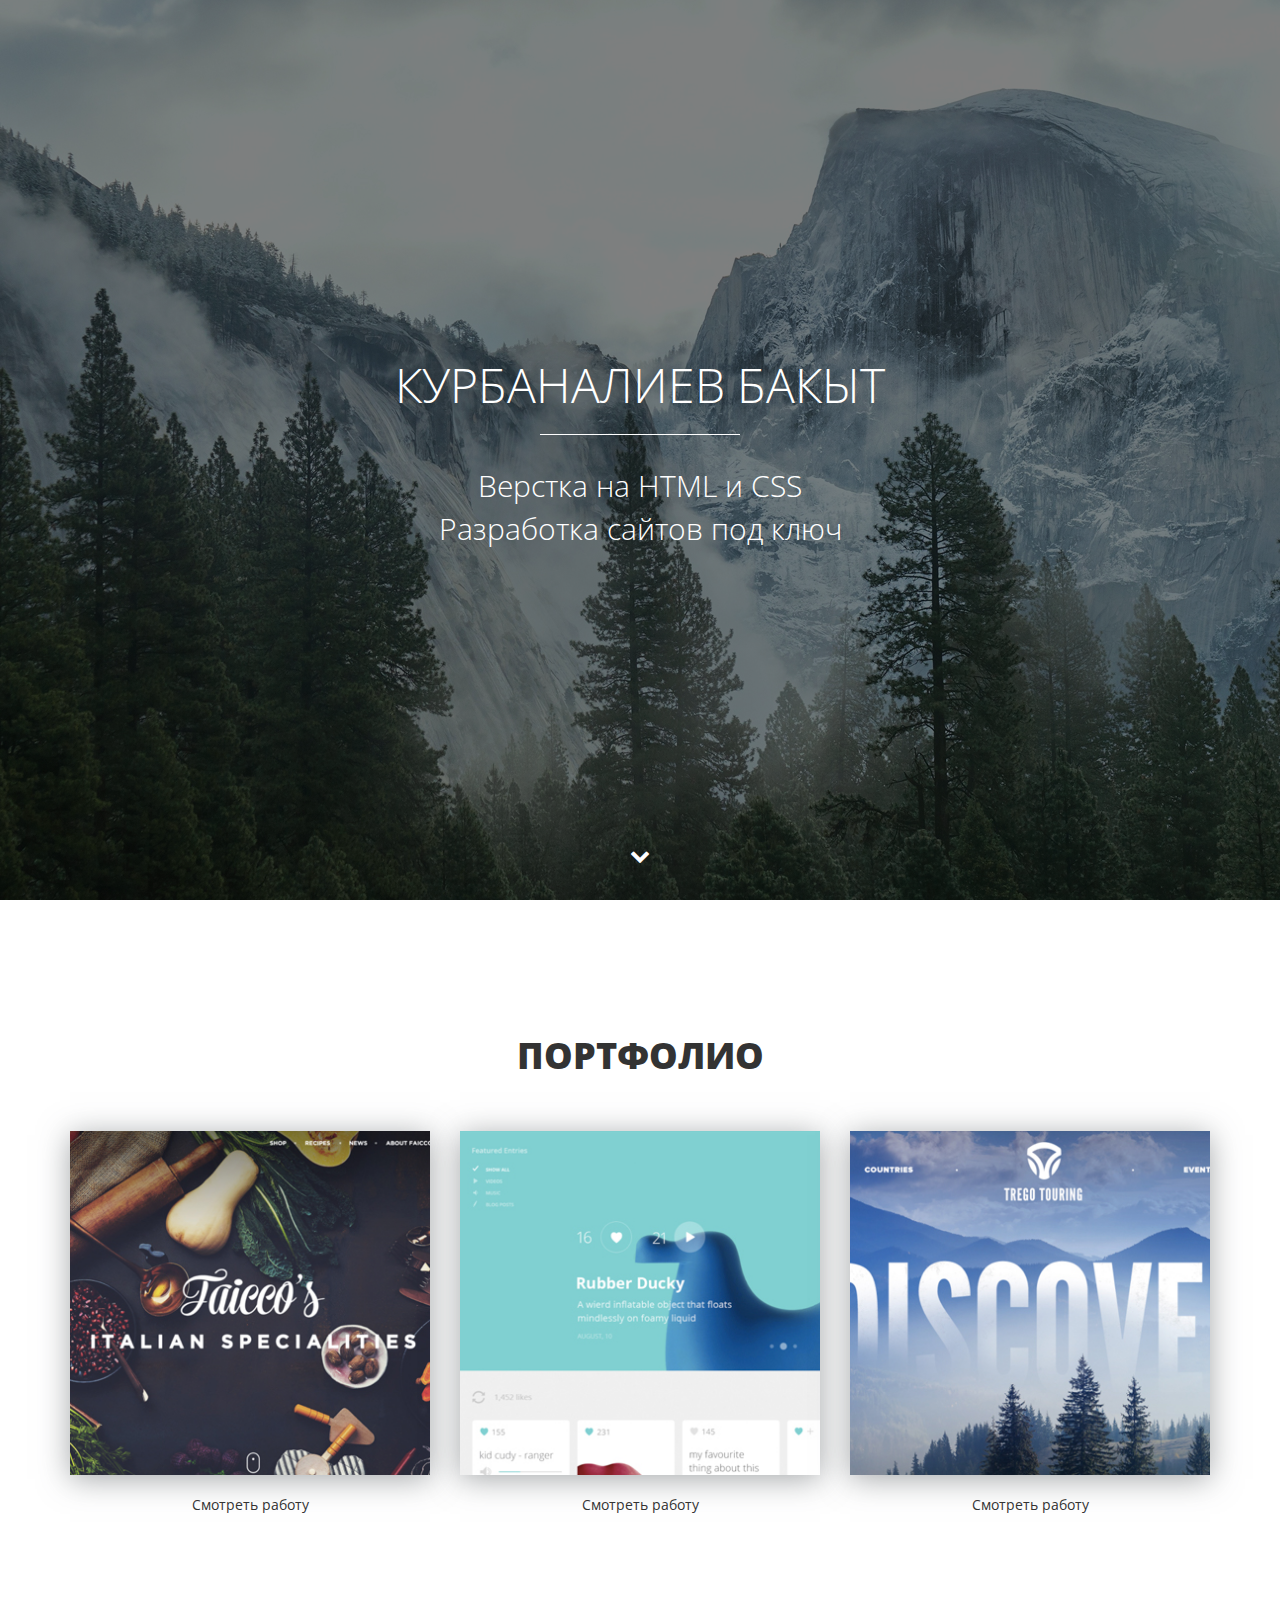
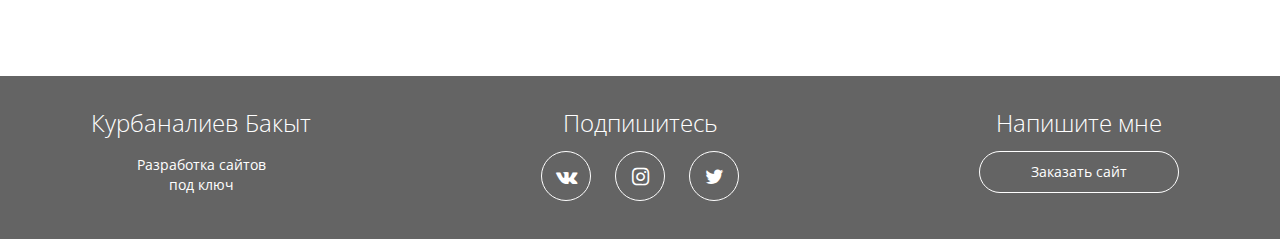
==== index.html @ 8bdada68 "Загрузили все файлы и папки" ====
<!DOCTYPE html>
<html lang="ru">
  <head>
    <meta charset="utf-8">
    <meta http-equiv="X-UA-Compatible" content="IE=edge">
    <meta name="viewport" content="width=device-width, initial-scale=1">
    <!-- meta для соцсетей -->
    <meta property="og:url" content="">
    <meta property="og:type" content="website">
    <meta property="og:title" content="Артем Исламов - верстка сайтов на HTML и CSS">
    <meta property="og:image" content="">
    <meta property="og:description" content="Закажите разработку сайта без посредников от 5 990 рублей">
    <meta property="og:site_name" content="Портфолио верстальщика">
    <meta property="article:author" content="Артем Исламов">
    <!-- заголовок сайта -->
    <title>Курбаналиев Бакыт - Портфолио</title>
    <link href="https://fonts.googleapis.com/css?family=Open+Sans:400,700&amp;subset=cyrillic" rel="stylesheet">
    <link href="css/bootstrap.min.css" rel="stylesheet">
    <link rel="stylesheet" href="css/fontello.css">
    <link rel="stylesheet" href="css/fontello-embedded.css">
    <link href="css/style.css" rel="stylesheet">
    <!-- фавиконка -->
    <link rel="shortcut icon" type="image/x-icon" href="favicon.ico">
    <!--[if lt IE 9]>
      <script src="https://oss.maxcdn.com/html5shiv/3.7.3/html5shiv.min.js"></script>
      <script src="https://oss.maxcdn.com/respond/1.4.2/respond.min.js"></script>
    <![endif]-->
  </head>
  <body>
    
    <div class="main">
    <div class="main-overlay"></div>
    	<div class="wrapper">
    		<div class="main-header">
    			<h1>Курбаналиев Бакыт</h1>
    			<div class="main-line"></div>
    			<p>Верстка на HTML и CSS <br>Разработка сайтов под ключ</p>
    		</div>
    	</div>
    	<a class="main-down" href="#"><i class="icon-down"></i></a>
    </div>

    <div class="portfolio">
    	<div class="container">
    		<h2 class="section-header">Портфолио</h2>
    		<div class="row">
    			<div class="col-md-4">
    				<div class="portfolio-block">
    					<img src="img/portfolio/1.jpg" alt="Работа №1">
    					<a data-toggle="modal" href="#work-1">Смотреть работу</a>
    				</div>
    			</div>
    			<div class="col-md-4">
    				<div class="portfolio-block">
    					<img src="img/portfolio/2.jpg" alt="Работа №2">
    					<a href="#">Смотреть работу</a>
    				</div>
    			</div>
    			<div class="col-md-4">
    				<div class="portfolio-block">
    					<img src="img/portfolio/3.jpg" alt="Работа №3">
    					<a href="#">Смотреть работу</a>
    				</div>
    			</div>
    		</div>
    	</div>
    </div>

    <div class="footer">
    	<div class="container">
    		<div class="row">
    			<div class="col-md-3">
    				<strong>Курбаналиев Бакыт</strong>
    				<p>Разработка сайтов <br>под ключ</p>
    			</div>
    			<div class="col-md-6">
    				<strong>Подпишитесь</strong>
    				<div class="social-links">
    					<a href="#"><i class="icon-vk"></i></a>
    					<a href="#"><i class="icon-instagram"></i></a>
    					<a href="#"><i class="icon-twitter"></i></a>
    				</div>
    			</div>
    			<div class="col-md-3">
    				<strong>Напишите мне</strong>
    				<a href="https://vk.me/zhbakyt" class="offer-btn">Заказать сайт</a>
    			</div>
    		</div>
    	</div>
    </div>

    <!-- Всплывающие окна -->
    <div class="modal fade" id="work-1" role="dialog">
      <div class="modal-dialog" role="document">
        <div class="modal-content">
          <div class="modal-header">
            <button type="button" class="close" data-dismiss="modal" aria-label="Close"><span aria-hidden="true">&times;</span></button>
            <h4 class="modal-title">Работа №1</h4>
          </div>
          <div class="modal-body">
            <div class="row">
            	<div class="col-lg-5">
            	    <img src="img/portfolio/1.jpg" alt="Первая работа">
            	</div>
            	<div class="col-lg-7">
            		<h4>Сайт для ресторана</h4>
            		<p>Описание сайта</p>
            		<a href="https://vk.me/zhbakyt" class="modal-btn">Заказать такой сайт</a>
            	</div>
            </div>
          </div>
        </div><!-- /.modal-content -->
      </div><!-- /.modal-dialog -->
    </div><!-- /.modal -->

    <!-- jQuery (necessary for Bootstrap's JavaScript plugins) -->
    <script src="https://ajax.googleapis.com/ajax/libs/jquery/1.12.4/jquery.min.js"></script>
    <script src="js/bootstrap.min.js"></script>
  </body>
</html>
---- css/fontello.css ----
@font-face {
  font-family: 'fontello';
  src: url('../font/fontello.eot?71934067');
  src: url('../font/fontello.eot?71934067#iefix') format('embedded-opentype'),
       url('../font/fontello.woff2?71934067') format('woff2'),
       url('../font/fontello.woff?71934067') format('woff'),
       url('../font/fontello.ttf?71934067') format('truetype'),
       url('../font/fontello.svg?71934067#fontello') format('svg');
  font-weight: normal;
  font-style: normal;
}
/* Chrome hack: SVG is rendered more smooth in Windozze. 100% magic, uncomment if you need it. */
/* Note, that will break hinting! In other OS-es font will be not as sharp as it could be */
/*
@media screen and (-webkit-min-device-pixel-ratio:0) {
  @font-face {
    font-family: 'fontello';
    src: url('../font/fontello.svg?71934067#fontello') format('svg');
  }
}
*/
 
 [class^="icon-"]:before, [class*=" icon-"]:before {
  font-family: "fontello";
  font-style: normal;
  font-weight: normal;
  speak: none;
 
  display: inline-block;
  text-decoration: inherit;
  width: 1em;
  margin-right: .2em;
  text-align: center;
  /* opacity: .8; */
 
  /* For safety - reset parent styles, that can break glyph codes*/
  font-variant: normal;
  text-transform: none;
 
  /* fix buttons height, for twitter bootstrap */
  line-height: 1em;
 
  /* Animation center compensation - margins should be symmetric */
  /* remove if not needed */
  margin-left: .2em;
 
  /* you can be more comfortable with increased icons size */
  /* font-size: 120%; */
 
  /* Font smoothing. That was taken from TWBS */
  -webkit-font-smoothing: antialiased;
  -moz-osx-font-smoothing: grayscale;
 
  /* Uncomment for 3D effect */
  /* text-shadow: 1px 1px 1px rgba(127, 127, 127, 0.3); */
}
 
.icon-down:before { content: '\e800'; } /* '' */
.icon-twitter:before { content: '\f099'; } /* '' */
.icon-instagram:before { content: '\f16d'; } /* '' */
.icon-vk:before { content: '\f189'; } /* '' */
---- css/fontello-embedded.css ----
@font-face {
  font-family: 'fontello';
  src: url('../font/fontello.eot?36157588');
  src: url('../font/fontello.eot?36157588#iefix') format('embedded-opentype'),
       url('../font/fontello.svg?36157588#fontello') format('svg');
  font-weight: normal;
  font-style: normal;
}
@font-face {
  font-family: 'fontello';
  src: url('[data-uri]') format('woff'),
       url('[data-uri]') format('truetype');
}
/* Chrome hack: SVG is rendered more smooth in Windozze. 100% magic, uncomment if you need it. */
/* Note, that will break hinting! In other OS-es font will be not as sharp as it could be */
/*
@media screen and (-webkit-min-device-pixel-ratio:0) {
  @font-face {
    font-family: 'fontello';
    src: url('../font/fontello.svg?36157588#fontello') format('svg');
  }
}
*/
 
 [class^="icon-"]:before, [class*=" icon-"]:before {
  font-family: "fontello";
  font-style: normal;
  font-weight: normal;
  speak: none;
 
  display: inline-block;
  text-decoration: inherit;
  width: 1em;
  margin-right: .2em;
  text-align: center;
  /* opacity: .8; */
 
  /* For safety - reset parent styles, that can break glyph codes*/
  font-variant: normal;
  text-transform: none;
     
  /* fix buttons height, for twitter bootstrap */
  line-height: 1em;
 
  /* Animation center compensation - margins should be symmetric */
  /* remove if not needed */
  margin-left: .2em;
 
  /* you can be more comfortable with increased icons size */
  /* font-size: 120%; */
 
  /* Uncomment for 3D effect */
  /* text-shadow: 1px 1px 1px rgba(127, 127, 127, 0.3); */
}
.icon-down:before { content: '\e800'; } /* '' */
.icon-twitter:before { content: '\f099'; } /* '' */
.icon-instagram:before { content: '\f16d'; } /* '' */
.icon-vk:before { content: '\f189'; } /* '' */
---- css/style.css ----
body {
	font-family: 'Open Sans', sans-serif;
}
html {
	font-size: 10px;
}
a:active, a:visited, a:focus {
	text-decoration: none;
	outline: none;
}
.wrapper {
	display: table-cell;
	vertical-align: middle;
}
.main {
	position: relative;
	display: table;
	width: 100%;
	text-align: center;
	color: #fff;
	height: 100vh;
	background: #000 url(../img/main-bg.jpg) center center no-repeat;
}
.main-overlay {
	position: absolute;
	z-index: 1;
	width: 100%;
	height: 100%;
	background-color: rgba(0,0,0,0.5);
}
.main h1{
	margin-bottom: 1.4rem;
	font-weight: 300;
	text-transform: uppercase;
	font-size: 4.8rem;
}
.main p {
	font-size: 3rem;
	font-weight: 300;
}
.main-header {
	position: relative;
	z-index: 2;
}
.main-line {
	width: 200px;
	height: 1px;
	background-color: #fff;
	margin: 0 auto;
}
.main-down {
	position: absolute;
    color: #fff;
    z-index: 4;
	bottom: 2rem;
	display: inline-block;
	font-size: 2rem;
	width: 50px;
	height: 50px;
	border-radius: 50%;
	border: 1px solid transparent;
	line-height: 50px;
	left: 50%;	
	margin-left: -25px;
	transition: 0.2s;
}
.main-down:hover {
	color: #fff;
	border-color: #fff;
}
/*секция с портфолио*/
.portfolio {
	padding: 10rem 0px;
	text-align: center;
}
.section-header {
	text-transform: uppercase;
	font-weight: 800;
	font-size: 3.6rem;
	margin-bottom: 5rem;
}
.portfolio img {
	width: 100%;
	max-width: 360px;
	box-shadow: 0px 4px 29px 0px rgba(87, 92, 97, 0.54);
}
.portfolio a {
	display: block;
	margin: 2rem auto 6rem;
	color: #333;
	width: 17rem;
	border-bottom: 1px solid transparent;
}
.portfolio a:hover {
	text-decoration: none;
	border-bottom: 1px dotted #333;
}
/*секция - подвал*/
.footer {
	background-color: #646464;
	color: #fff;
	text-align: center;
	padding: 3rem 0;
}
.footer strong {
	font-weight: 300;
	font-size: 2.4rem;
}
.social-links {
	margin-top: 1rem;
}
.social-links a {
	width: 5rem;
	height: 5rem;
	line-height: 5rem;
	display: inline-block;
    color: #fff;	
    border: solid 1px #fff;
    border-radius: 50%;
    margin-left: 1rem;
    margin-right: 1rem;
    font-size: 2rem;
    transition: 0.2s;
}
.social-links a:hover {
	background-color: #fff;
	color: #646464;
}
.offer-btn {
	display: block;
	width: 80%;
	max-width: 200px;
	margin: 1rem auto;
	border: 1px solid #fff;
	padding-top: 1rem;
	padding-bottom: 1rem;
	color: #fff;
	border-radius: 10rem;
	transition: 0.2s;
}
.offer-btn:hover {
	background-color: #fff;
	color: #646464;
	text-decoration: none;
}
.modal img {
	width: 100%;
}
.modal-title {
	font-weight: 800;
	font-size: 2rem;
}
.close {
	background-color: transparent;
	border: none;
	font-size: 2.5rem;
	position: absolute;
	right: 2rem;
	top: 1rem;
}
.modal-btn {
	display: inline-block;
	color: #333;
	border: 1px solid #333;
	padding: 10px 20px;
	border-radius: 5px;
	transition: 0.2s;
}
.modal-btn:hover {
	background-color: #333;
	color: #fff;
	text-decoration: none;
}
@media (min-width: 0px) and (max-width: 767px) {
	html {
		font-size: 7px;
	}
	.footer strong {
		margin: 3rem 0 2rem;
		display: inline-block;
	}
	.social-links a {
		font-size: 1.5rem;
	}
}

@media (min-width: 768px) and (max-width: 991px) {
	.footer strong {
		margin: 3rem 0 2rem;
		display: inline-block;
	}
}
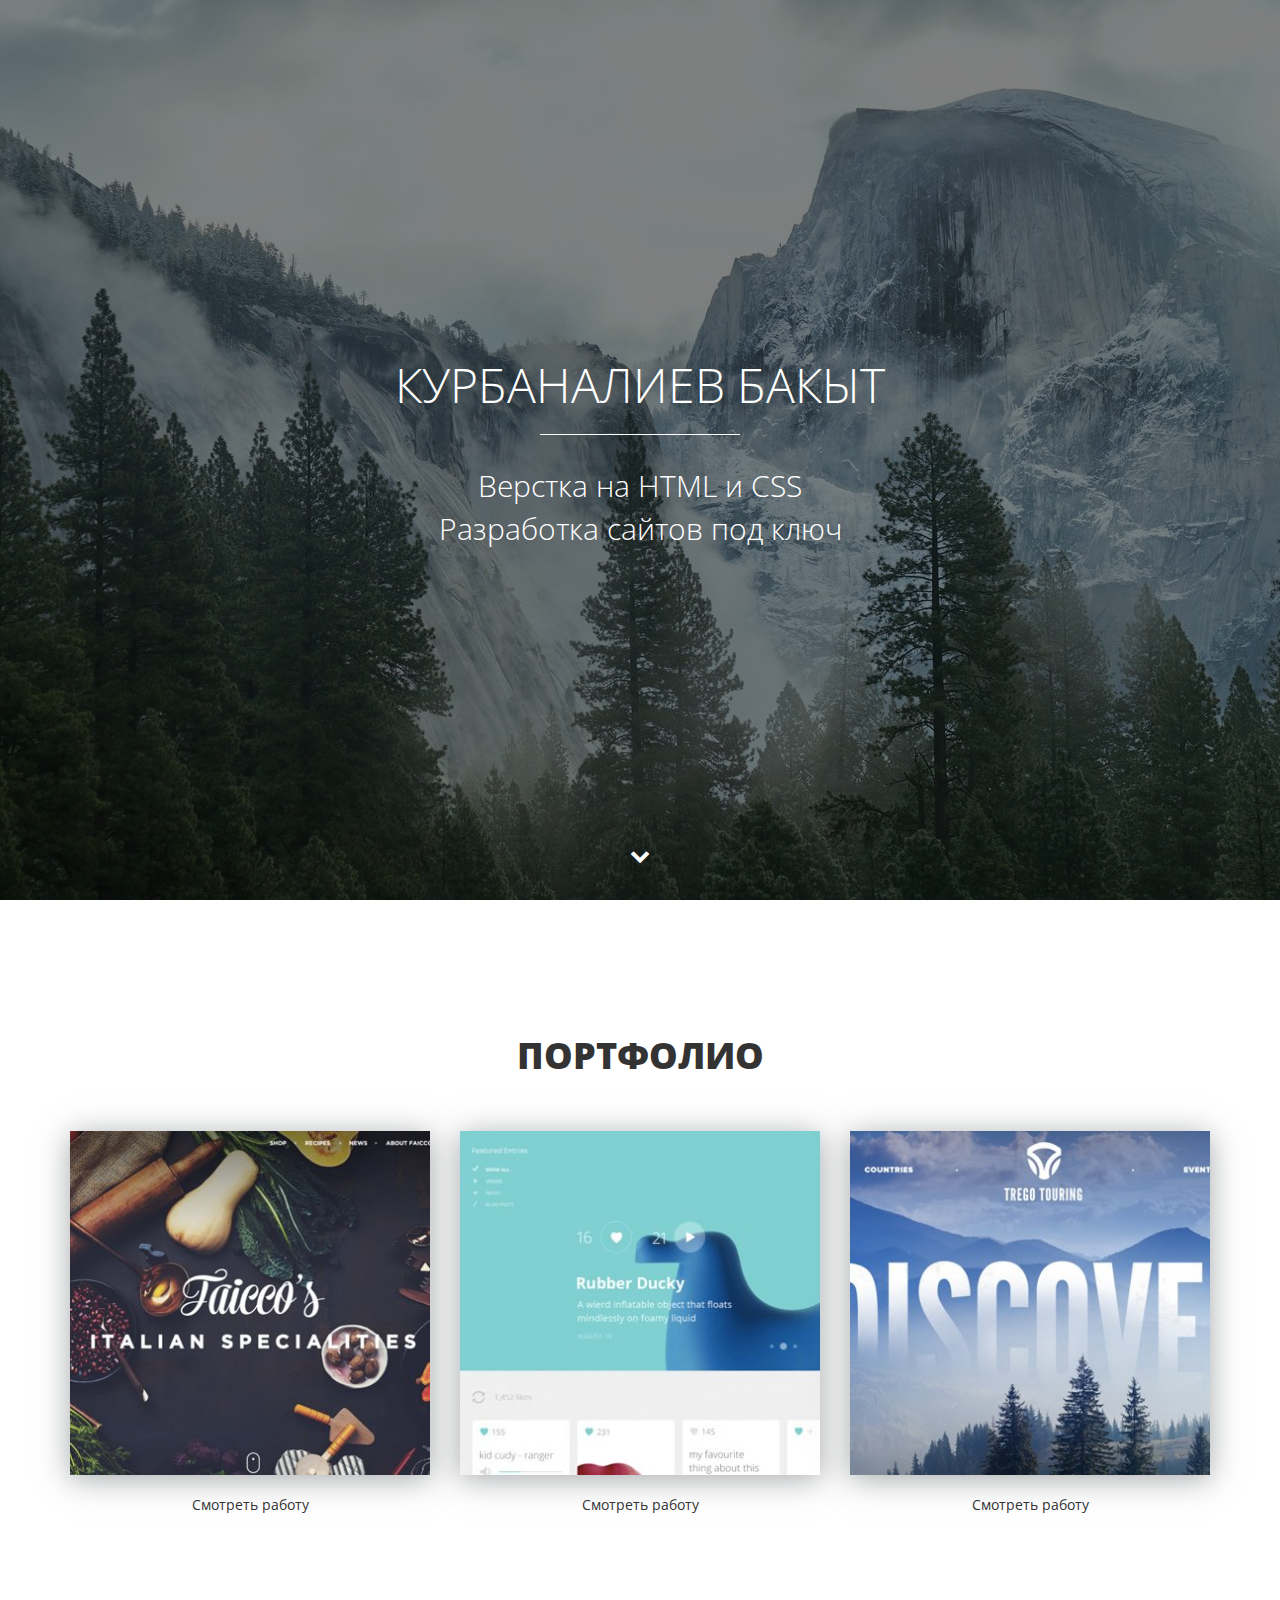
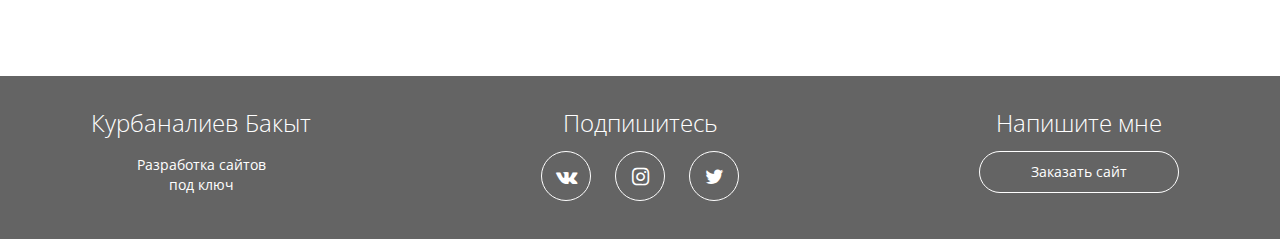
==== commit 3efae272: "изменил Артема на себя" ====
--- a/index.html
+++ b/index.html
@@ -7,11 +7,11 @@
     <!-- meta для соцсетей -->
     <meta property="og:url" content="">
     <meta property="og:type" content="website">
-    <meta property="og:title" content="Артем Исламов - верстка сайтов на HTML и CSS">
+    <meta property="og:title" content="Бакыт Курбаналиев - верстка сайтов на HTML и CSS">
     <meta property="og:image" content="">
     <meta property="og:description" content="Закажите разработку сайта без посредников от 5 990 рублей">
     <meta property="og:site_name" content="Портфолио верстальщика">
-    <meta property="article:author" content="Артем Исламов">
+    <meta property="article:author" content="Бакыт Курбаналиев">
     <!-- заголовок сайта -->
     <title>Курбаналиев Бакыт - Портфолио</title>
     <link href="https://fonts.googleapis.com/css?family=Open+Sans:400,700&amp;subset=cyrillic" rel="stylesheet">
@@ -76,9 +76,9 @@
     			<div class="col-md-6">
     				<strong>Подпишитесь</strong>
     				<div class="social-links">
-    					<a href="#"><i class="icon-vk"></i></a>
-    					<a href="#"><i class="icon-instagram"></i></a>
-    					<a href="#"><i class="icon-twitter"></i></a>
+    					<a href="https:/vk.com/zhbakyt"><i class="icon-vk"></i></a>
+    					<a href="https://www.instagram.com/luckybakyt"><i class="icon-instagram"></i></a>
+    					<a href="https://twitter.com/KremlinRussia"><i class="icon-twitter"></i></a>
     				</div>
     			</div>
     			<div class="col-md-3">
